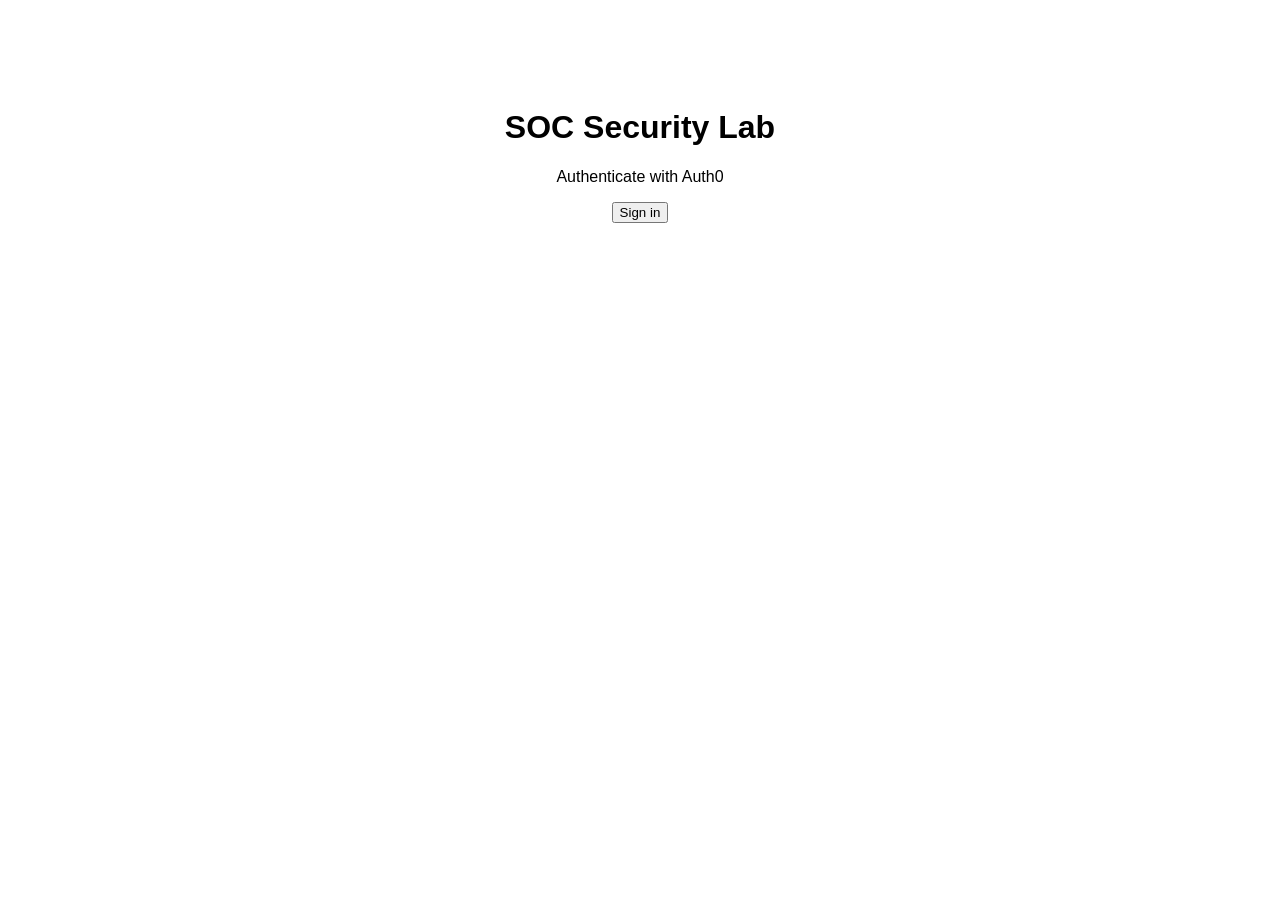
==== login.html @ 53a2aa92 "Create login.html" ====
<!DOCTYPE html>
<html>
<head>
  <meta charset="UTF-8">
  <title>Login</title>
</head>
<body style="font-family:Arial;text-align:center;padding:80px">
  <h1>SOC Security Lab</h1>
  <p>Authenticate with Auth0</p>

  <button id="login">Sign in</button>

  <script src="https://cdn.auth0.com/js/auth0-spa-js/2.1/auth0-spa-js.production.js"></script>
  <script src="js/auth.js"></script>
</body>
</html>
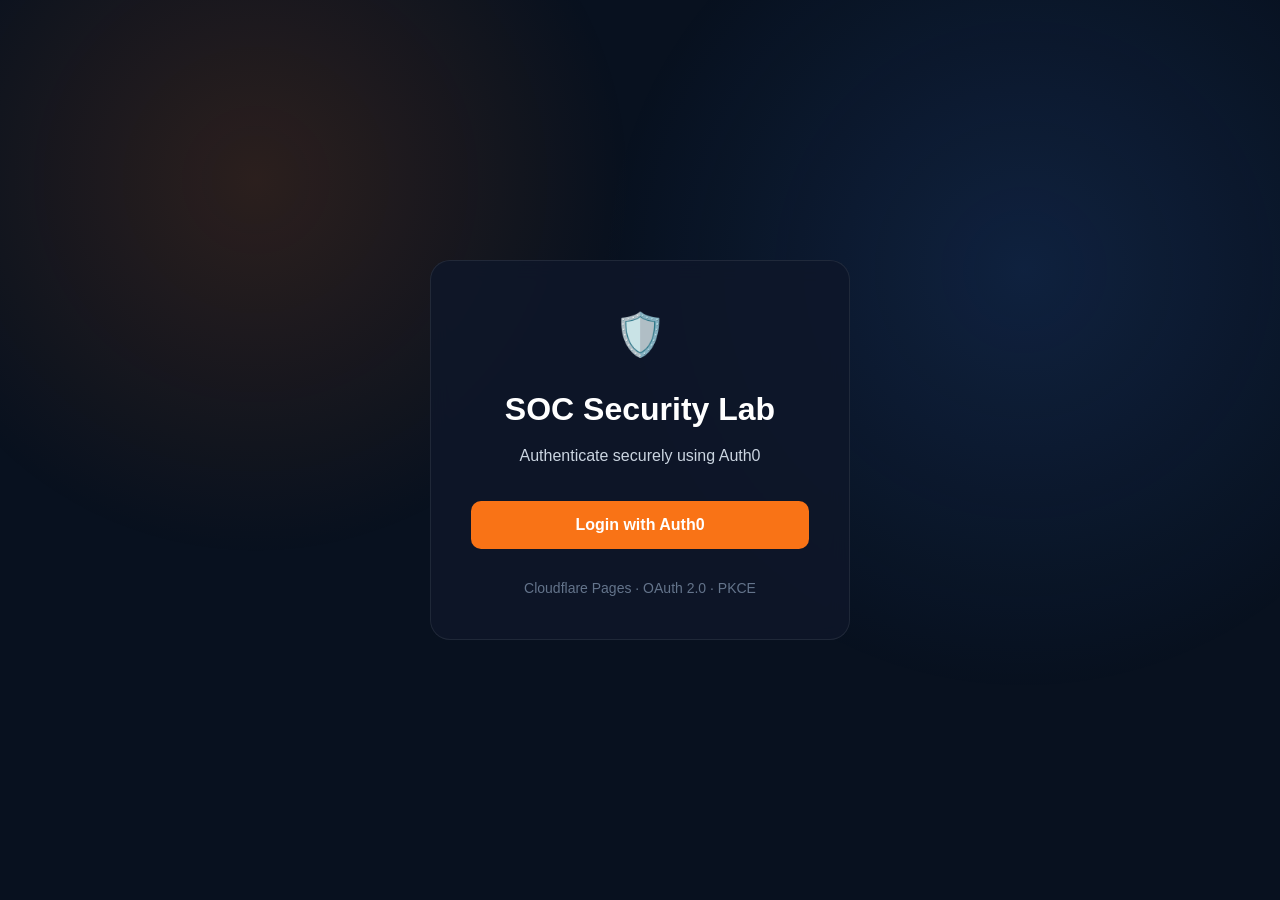
==== commit fa52dcf5: "Update login.html" ====
--- a/login.html
+++ b/login.html
@@ -1,16 +1,40 @@
 <!DOCTYPE html>
-<html>
+<html lang="en">
 <head>
-  <meta charset="UTF-8">
-  <title>Login</title>
+<meta charset="UTF-8">
+<meta name="viewport" content="width=device-width, initial-scale=1.0">
+<title>Login | SOC Security Lab</title>
+<link rel="stylesheet" href="css/style.css">
 </head>
-<body style="font-family:Arial;text-align:center;padding:80px">
-  <h1>SOC Security Lab</h1>
-  <p>Authenticate with Auth0</p>
 
-  <button id="login">Sign in</button>
+<body>
 
-  <script src="https://cdn.auth0.com/js/auth0-spa-js/2.1/auth0-spa-js.production.js"></script>
-  <script src="js/auth.js"></script>
+<div style="display:flex;justify-content:center;align-items:center;height:100vh;padding:20px;">
+
+<div style="width:420px;background:rgba(15,23,42,.85);border:1px solid rgba(255,255,255,.08);border-radius:20px;padding:40px;text-align:center;backdrop-filter:blur(10px);">
+
+<div style="font-size:42px;margin-bottom:16px;">🛡️</div>
+
+<h1 style="font-size:32px;margin-bottom:8px;">SOC Security Lab</h1>
+
+<p style="color:#cbd5e1;margin-bottom:32px;">
+Authenticate securely using Auth0
+</p>
+
+<button id="login" style="width:100%;padding:15px;background:#f97316;color:white;border:none;border-radius:10px;font-size:16px;font-weight:600;cursor:pointer;">
+Login with Auth0
+</button>
+
+<div style="margin-top:28px;color:#64748b;font-size:14px;">
+Cloudflare Pages · OAuth 2.0 · PKCE
+</div>
+
+</div>
+
+</div>
+
+<script src="https://cdn.auth0.com/js/auth0-spa-js/2.1/auth0-spa-js.production.js"></script>
+<script type="module" src="js/auth.js"></script>
+
 </body>
 </html>
--- a/css/style.css
+++ b/css/style.css
@@ -0,0 +1,237 @@
+*{
+    margin:0;
+    padding:0;
+    box-sizing:border-box;
+    font-family:Inter,Segoe UI,Arial,sans-serif;
+}
+
+html{
+    scroll-behavior:smooth;
+}
+
+body{
+    background:#08111f;
+    color:#fff;
+    line-height:1.6;
+}
+
+/* Background glow */
+body::before{
+    content:"";
+    position:fixed;
+    inset:0;
+    background:
+      radial-gradient(circle at 20% 20%, rgba(249,115,22,.15), transparent 30%),
+      radial-gradient(circle at 80% 30%, rgba(59,130,246,.15), transparent 35%);
+    z-index:-1;
+}
+
+.navbar{
+    display:flex;
+    justify-content:space-between;
+    align-items:center;
+    padding:22px 8%;
+    border-bottom:1px solid rgba(255,255,255,.08);
+    backdrop-filter:blur(10px);
+}
+
+.logo{
+    font-size:22px;
+    font-weight:700;
+}
+
+nav{
+    display:flex;
+    gap:28px;
+    align-items:center;
+}
+
+nav a{
+    color:#d1d5db;
+    text-decoration:none;
+}
+
+.nav-btn{
+    background:#f97316;
+    color:#fff;
+    padding:10px 18px;
+    border-radius:8px;
+}
+
+.hero{
+    text-align:center;
+    padding:100px 8%;
+    max-width:900px;
+    margin:auto;
+}
+
+.badge{
+    display:inline-block;
+    padding:8px 16px;
+    border:1px solid rgba(249,115,22,.4);
+    color:#fbbf24;
+    border-radius:999px;
+    margin-bottom:28px;
+    background:rgba(249,115,22,.08);
+}
+
+.hero h1{
+    font-size:64px;
+    line-height:1.05;
+    margin-bottom:24px;
+}
+
+.hero p{
+    color:#cbd5e1;
+    font-size:18px;
+    max-width:700px;
+    margin:auto;
+}
+
+.hero-buttons{
+    margin-top:40px;
+    display:flex;
+    justify-content:center;
+    gap:18px;
+    flex-wrap:wrap;
+}
+
+.primary,
+.secondary{
+    text-decoration:none;
+    padding:14px 26px;
+    border-radius:10px;
+    font-weight:600;
+}
+
+.primary{
+    background:#f97316;
+    color:white;
+}
+
+.secondary{
+    border:1px solid #334155;
+    color:#e2e8f0;
+}
+
+.features{
+    display:grid;
+    grid-template-columns:repeat(auto-fit,minmax(260px,1fr));
+    gap:24px;
+    padding:70px 8%;
+}
+
+.feature-card{
+    background:rgba(15,23,42,.8);
+    border:1px solid rgba(255,255,255,.06);
+    border-radius:18px;
+    padding:28px;
+    transition:.3s;
+    backdrop-filter:blur(8px);
+}
+
+.feature-card:hover{
+    transform:translateY(-8px);
+    border-color:#f97316;
+}
+
+.icon{
+    font-size:34px;
+    margin-bottom:18px;
+}
+
+.feature-card h3{
+    margin-bottom:12px;
+}
+
+.feature-card p{
+    color:#cbd5e1;
+}
+
+.architecture{
+    padding:70px 8%;
+    text-align:center;
+}
+
+.architecture h2{
+    font-size:38px;
+    margin-bottom:16px;
+}
+
+.architecture p{
+    color:#cbd5e1;
+    max-width:720px;
+    margin:0 auto 40px;
+}
+
+.diagram{
+    max-width:650px;
+    margin:auto;
+}
+
+.node{
+    background:#1e293b;
+    padding:18px;
+    border-radius:14px;
+    margin:10px auto;
+    font-weight:600;
+    border:1px solid #334155;
+}
+
+.orange{border-color:#f97316;}
+.purple{border-color:#8b5cf6;}
+.green{border-color:#22c55e;}
+
+.arrow{
+    color:#64748b;
+    font-size:26px;
+}
+
+.split{
+    display:grid;
+    grid-template-columns:1fr 1fr;
+    gap:18px;
+    margin:18px 0;
+}
+
+.branch{
+    padding:16px;
+    border-radius:12px;
+    font-size:14px;
+    font-weight:600;
+}
+
+.blue{
+    background:rgba(37,99,235,.15);
+    border:1px solid #2563eb;
+}
+
+.pink{
+    background:rgba(219,39,119,.15);
+    border:1px solid #db2777;
+}
+
+footer{
+    border-top:1px solid rgba(255,255,255,.08);
+    text-align:center;
+    color:#94a3b8;
+    padding:30px;
+    margin-top:50px;
+}
+
+@media(max-width:768px){
+
+.hero h1{
+    font-size:42px;
+}
+
+.navbar{
+    flex-direction:column;
+    gap:16px;
+}
+
+.split{
+    grid-template-columns:1fr;
+}
+
+}
